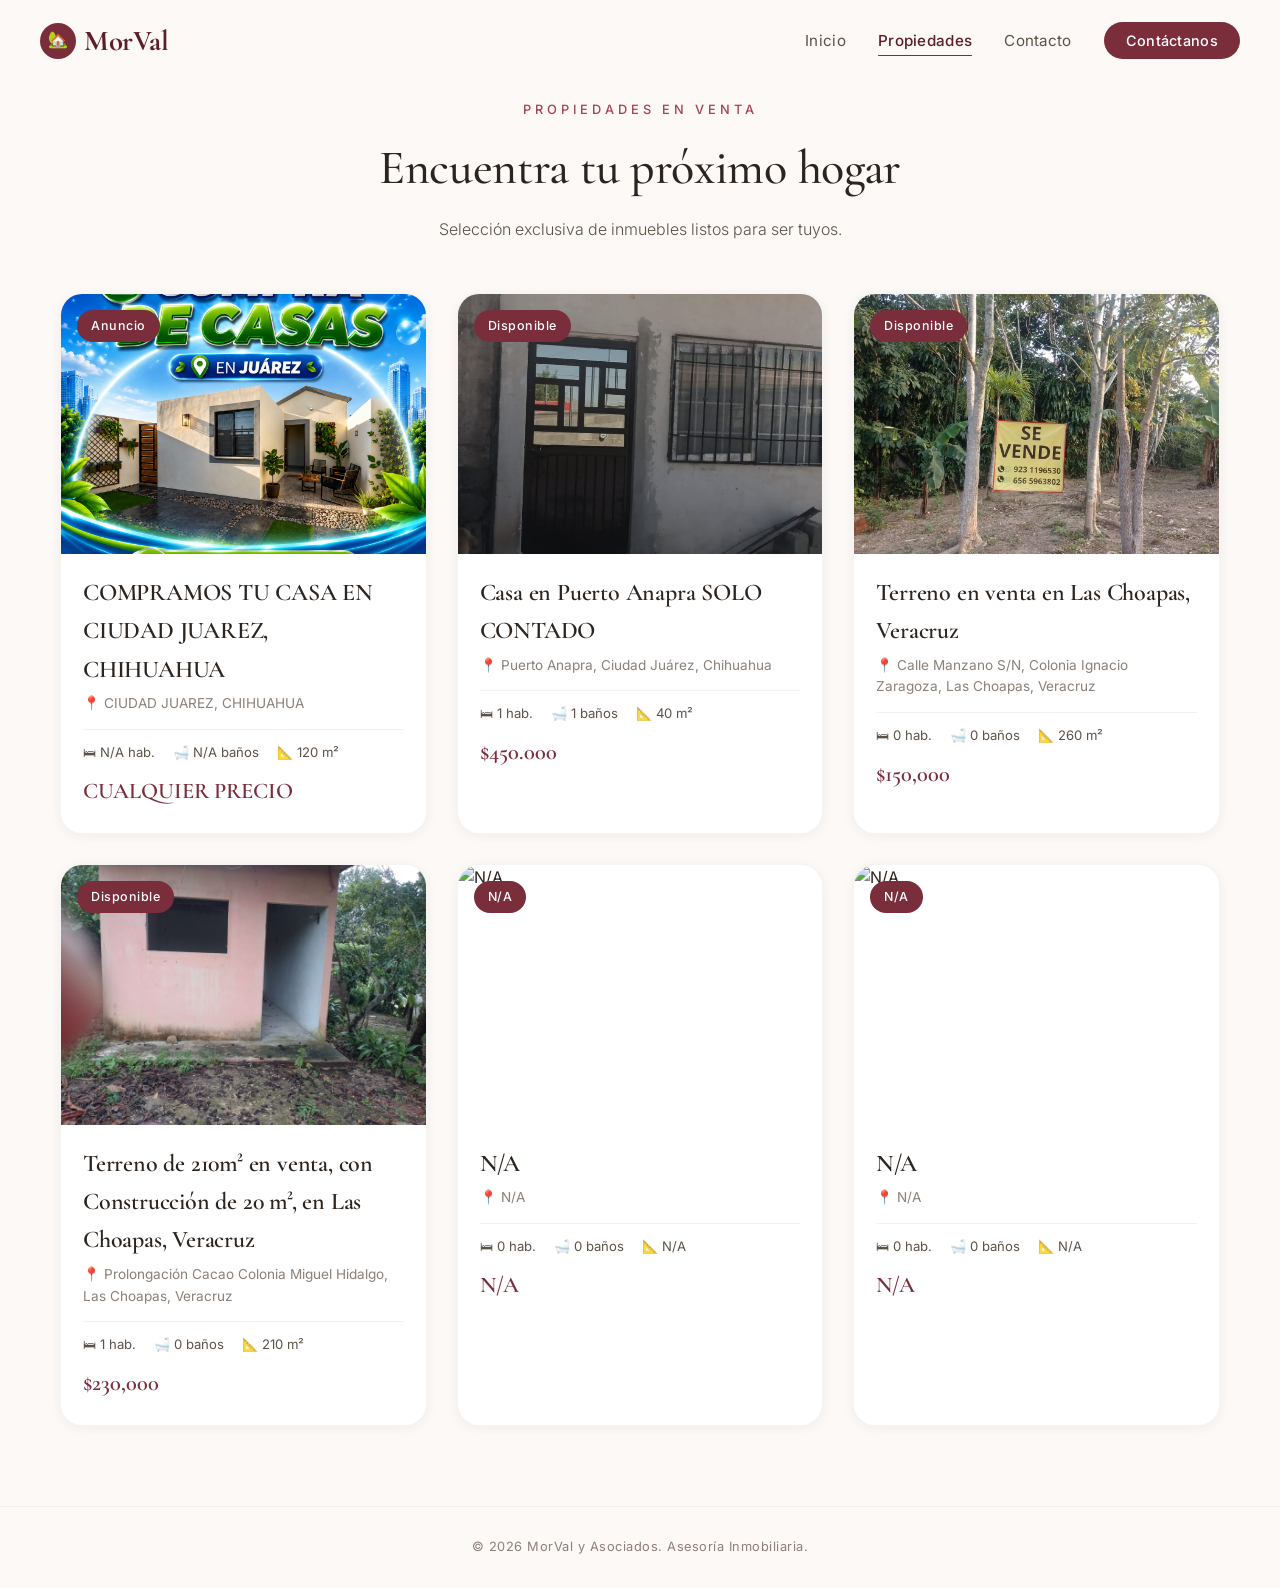
==== catalogo.html @ b3f65556 "Add files via upload" ====
<!DOCTYPE html>
<html lang="es">
<head>
    <meta charset="UTF-8">
    <meta name="viewport" content="width=device-width, initial-scale=1.0">
    <title>Propiedades en venta — MorVal y Asociados</title>
    <link href="https://fonts.googleapis.com/css2?family=Cormorant+Garamond:ital,wght@0,300;0,400;0,500;0,600;0,700;1,300;1,400&family=Inter:wght@300;400;500;600&display=swap" rel="stylesheet">
    <link rel="stylesheet" href="estilos.css">
</head>
<body id="catalog-page">
    <nav class="navbar" id="navbar">
        <a href="index.html" class="navbar-brand">
            <span class="icon">🏡</span> MorVal
        </a>
        <ul class="nav-links" id="navLinks">
            <li><a href="index.html">Inicio</a></li>
            <li><a href="catalogo.html" class="active">Propiedades</a></li>
            <li><a href="contacto.html">Contacto</a></li>
            <li><a href="contacto.html" class="btn-contact-nav">Contáctanos</a></li>
        </ul>
        <button class="menu-toggle" id="menuToggle" aria-label="Menú">
            <span></span><span></span><span></span>
        </button>
    </nav>

    <main class="page-content">
        <div class="section-header">
            <p class="section-tag">Propiedades en venta</p>
            <h2 class="section-title">Encuentra tu próximo hogar</h2>
            <p class="section-subtitle">Selección exclusiva de inmuebles listos para ser tuyos.</p>
        </div>
        <div class="catalog-grid" id="catalogGrid"></div>
    </main>

    <footer class="footer">
        © 2026 MorVal y Asociados. Asesoría Inmobiliaria.
    </footer>

    <script src="script.js"></script>
</body>
</html>
---- estilos.css ----
:root {
    --bg-cream: #FCF9F6;
    --bg-warm: #F7F1EA;
    --wine: #7A2E3B;
    --wine-light: #A84252;
    --wine-dark: #5C1E28;
    --gold: #C49A6C;
    --gold-light: #D9B68C;
    --text-dark: #2C241E;
    --text-medium: #5C5248;
    --text-light: #8B8178;
    --white: #FFFFFF;
    --shadow-sm: 0 2px 12px rgba(44, 36, 30, 0.06);
    --shadow-md: 0 8px 32px rgba(44, 36, 30, 0.10);
    --shadow-lg: 0 20px 50px rgba(44, 36, 30, 0.12);
    --radius-sm: 8px;
    --radius-md: 14px;
    --radius-lg: 22px;
    --radius-xl: 28px;
    --transition: 0.35s cubic-bezier(0.25, 0.1, 0.25, 1);
}

* {
    margin: 0;
    padding: 0;
    box-sizing: border-box;
}

html {
    scroll-behavior: smooth;
}

body {
    font-family: 'Inter', sans-serif;
    background-color: var(--bg-cream);
    color: var(--text-dark);
    line-height: 1.6;
    overflow-x: hidden;
    -webkit-font-smoothing: antialiased;
}

/* ========== NAVBAR ========== */
.navbar {
    position: fixed;
    top: 0;
    left: 0;
    width: 100%;
    z-index: 1000;
    padding: 18px 40px;
    display: flex;
    align-items: center;
    justify-content: space-between;
    transition: var(--transition);
    background: transparent;
}

.navbar.scrolled {
    background: rgba(252, 249, 246, 0.92);
    backdrop-filter: blur(18px);
    -webkit-backdrop-filter: blur(18px);
    box-shadow: var(--shadow-sm);
    padding: 12px 40px;
}

.navbar-brand {
    font-family: 'Cormorant Garamond', serif;
    font-size: 1.8rem;
    font-weight: 700;
    color: var(--wine-dark);
    letter-spacing: -0.5px;
    text-decoration: none;
    display: flex;
    align-items: center;
    gap: 8px;
    cursor: pointer;
}

.navbar-brand .icon {
    width: 36px;
    height: 36px;
    background: var(--wine);
    border-radius: 50%;
    display: flex;
    align-items: center;
    justify-content: center;
    font-size: 1rem;
    color: white;
    transition: var(--transition);
}

.navbar.scrolled .navbar-brand .icon {
    background: var(--wine-dark);
}

.nav-links {
    display: flex;
    list-style: none;
    gap: 32px;
    align-items: center;
}

.nav-links a {
    text-decoration: none;
    color: var(--text-medium);
    font-size: 0.95rem;
    font-weight: 400;
    letter-spacing: 0.3px;
    transition: var(--transition);
    position: relative;
    padding: 6px 0;
    cursor: pointer;
}

.nav-links a::after {
    content: '';
    position: absolute;
    bottom: 0;
    left: 0;
    width: 0%;
    height: 1.5px;
    background: var(--wine);
    transition: var(--transition);
    border-radius: 2px;
}

.nav-links a:hover {
    color: var(--text-dark);
}
.nav-links a:hover::after {
    width: 100%;
}
.nav-links a.active {
    color: var(--wine-dark);
    font-weight: 500;
}
.nav-links a.active::after {
    width: 100%;
}

.btn-contact-nav {
    background: var(--wine);
    color: white !important;
    padding: 10px 22px !important;
    border-radius: 50px;
    font-weight: 500 !important;
    letter-spacing: 0.3px;
    transition: var(--transition);
    font-size: 0.9rem !important;
    cursor: pointer;
    border: none;
}
.btn-contact-nav:hover {
    background: var(--wine-dark);
    transform: translateY(-2px);
    box-shadow: var(--shadow-md);
}
.btn-contact-nav::after {
    display: none !important;
}

.menu-toggle {
    display: none;
    flex-direction: column;
    gap: 6px;
    cursor: pointer;
    z-index: 1001;
    background: none;
    border: none;
    padding: 6px;
}
.menu-toggle span {
    width: 26px;
    height: 2px;
    background: var(--text-dark);
    border-radius: 3px;
    transition: var(--transition);
}

/* ========== PAGE CONTENT ========== */
.page-content {
    min-height: 100vh;
    padding-top: 90px;
}

/* ========== HOME PAGE ========== */
.hero {
    display: flex;
    align-items: center;
    min-height: calc(100vh - 90px);
    padding: 0 60px;
    gap: 50px;
}

.hero-content {
    flex: 1;
    z-index: 2;
}

.hero-eyebrow {
    font-family: 'Inter', sans-serif;
    font-size: 0.9rem;
    letter-spacing: 4px;
    text-transform: uppercase;
    color: var(--wine-light);
    margin-bottom: 12px;
    font-weight: 500;
}

.hero-title {
    font-family: 'Cormorant Garamond', serif;
    font-size: 4rem;
    font-weight: 600;
    line-height: 1.1;
    color: var(--wine-dark);
    margin-bottom: 16px;
    letter-spacing: -0.5px;
}
.hero-title span {
    color: var(--gold);
    font-style: italic;
    font-weight: 400;
}

.hero-subtitle {
    font-size: 1.15rem;
    color: var(--text-medium);
    max-width: 460px;
    margin-bottom: 36px;
    line-height: 1.7;
    font-weight: 300;
}

.hero-buttons {
    display: flex;
    gap: 16px;
    flex-wrap: wrap;
}

.btn {
    padding: 14px 30px;
    border-radius: 50px;
    font-size: 0.95rem;
    font-weight: 500;
    letter-spacing: 0.3px;
    cursor: pointer;
    transition: var(--transition);
    text-decoration: none;
    display: inline-flex;
    align-items: center;
    gap: 8px;
    border: none;
    font-family: 'Inter', sans-serif;
}

.btn-primary {
    background: var(--wine);
    color: white;
}
.btn-primary:hover {
    background: var(--wine-dark);
    transform: translateY(-3px);
    box-shadow: var(--shadow-lg);
}

.btn-outline {
    background: transparent;
    color: var(--wine-dark);
    border: 1.5px solid var(--gold-light);
}
.btn-outline:hover {
    background: var(--gold-light);
    border-color: var(--gold-light);
    color: white;
    transform: translateY(-3px);
    box-shadow: var(--shadow-md);
}

.hero-image {
    flex: 1;
    position: relative;
    height: 70vh;
    min-height: 500px;
    border-radius: var(--radius-xl);
    overflow: hidden;
    box-shadow: var(--shadow-lg);
    z-index: 1;
}
.hero-image img {
    width: 100%;
    height: 100%;
    object-fit: cover;
    border-radius: var(--radius-xl);
    transition: transform 1.2s ease;
}
.hero-image:hover img {
    transform: scale(1.04);
}

.hero-image::before {
    content: '';
    position: absolute;
    inset: 0;
    background: linear-gradient(180deg, transparent 55%, rgba(44, 36, 30, 0.3) 100%);
    border-radius: var(--radius-xl);
    z-index: 2;
    pointer-events: none;
}

.hero-stats {
    display: flex;
    gap: 40px;
    margin-top: 40px;
    padding-top: 28px;
    border-top: 1px solid rgba(122, 46, 59, 0.15);
}
.hero-stat {
    text-align: left;
}
.hero-stat-number {
    font-family: 'Cormorant Garamond', serif;
    font-size: 2rem;
    font-weight: 600;
    color: var(--wine-dark);
    letter-spacing: -0.5px;
}
.hero-stat-label {
    font-size: 0.8rem;
    color: var(--text-light);
    letter-spacing: 1px;
    text-transform: uppercase;
    font-weight: 400;
}

/* ========== CATALOG PAGE ========== */
#catalog-page .page-content {
    padding: 100px 60px 80px;
}

.section-header {
    text-align: center;
    margin-bottom: 50px;
}
.section-tag {
    font-size: 0.8rem;
    letter-spacing: 4px;
    text-transform: uppercase;
    color: var(--wine-light);
    font-weight: 500;
    margin-bottom: 10px;
}
.section-title {
    font-family: 'Cormorant Garamond', serif;
    font-size: 3rem;
    font-weight: 500;
    color: var(--text-dark);
    letter-spacing: -0.3px;
}
.section-subtitle {
    color: var(--text-medium);
    font-weight: 300;
    max-width: 500px;
    margin: 10px auto 0;
    font-size: 1rem;
}

.catalog-grid {
    display: grid;
    grid-template-columns: repeat(auto-fill, minmax(340px, 1fr));
    gap: 30px;
    max-width: 1300px;
    margin: 0 auto;
}

.house-card {
    background: var(--white);
    border-radius: var(--radius-lg);
    overflow: hidden;
    cursor: pointer;
    transition: var(--transition);
    box-shadow: var(--shadow-sm);
    position: relative;
    border: 1px solid rgba(0, 0, 0, 0.04);
    text-decoration: none;
    color: inherit;
    display: block;
}
.house-card:hover {
    transform: translateY(-8px);
    box-shadow: var(--shadow-lg);
}

.house-card-image {
    width: 100%;
    height: 260px;
    overflow: hidden;
    position: relative;
}
.house-card-image img {
    width: 100%;
    height: 100%;
    object-fit: cover;
    transition: transform 0.7s ease;
}
.house-card:hover .house-card-image img {
    transform: scale(1.06);
}
.house-card-badge {
    position: absolute;
    top: 16px;
    left: 16px;
    background: var(--wine);
    color: white;
    padding: 6px 14px;
    border-radius: 50px;
    font-size: 0.78rem;
    font-weight: 500;
    letter-spacing: 0.5px;
    z-index: 2;
}
.house-card-body {
    padding: 20px 22px 24px;
}
.house-card-title {
    font-family: 'Cormorant Garamond', serif;
    font-size: 1.5rem;
    font-weight: 600;
    color: var(--text-dark);
    margin-bottom: 4px;
    letter-spacing: -0.2px;
}
.house-card-location {
    font-size: 0.85rem;
    color: var(--text-light);
    margin-bottom: 14px;
    display: flex;
    align-items: center;
    gap: 5px;
}
.house-card-features {
    display: flex;
    gap: 18px;
    flex-wrap: wrap;
    font-size: 0.82rem;
    color: var(--text-medium);
    padding-top: 12px;
    border-top: 1px solid rgba(0, 0, 0, 0.05);
}
.house-card-features span {
    display: flex;
    align-items: center;
    gap: 4px;
}
.house-card-price {
    font-family: 'Cormorant Garamond', serif;
    font-size: 1.4rem;
    font-weight: 600;
    color: var(--wine);
    margin-top: 10px;
}

/* ========== DETAIL PAGE ========== */
.detail-container {
    max-width: 1000px;
    margin: 0 auto;
    padding: 40px 30px;
}

.detail-image {
    width: 100%;
    height: 450px;
    object-fit: cover;
    border-radius: var(--radius-xl);
    margin-bottom: 30px;
    box-shadow: var(--shadow-md);
}

.detail-gallery {
    position: relative;
}
.gallery-main {
    position: relative;
}
.carousel-btn {
    position: absolute;
    top: 50%;
    transform: translateY(-50%);
    z-index: 5;
    background: rgba(0,0,0,0.45);
    color: white;
    border: none;
    width: 44px;
    height: 44px;
    border-radius: 50%;
    display: inline-flex;
    align-items: center;
    justify-content: center;
    font-size: 1.6rem;
    cursor: pointer;
}
.carousel-prev {
    left: 12px;
}
.carousel-next {
    right: 12px;
}
.gallery-thumbs {
    display: none; /* hidden by default; thumbnails available if you want them visible */
    margin-top: 14px;
    display: flex;
    gap: 10px;
}
.gallery-thumbs .thumb-btn {
    border: none;
    padding: 0;
    background: transparent;
    cursor: pointer;
}
.gallery-thumbs img {
    width: 84px;
    height: 60px;
    object-fit: cover;
    border-radius: 8px;
    box-shadow: var(--shadow-sm);
}

/* ========== LIGHTBOX ========== */
.lightbox {
    position: fixed;
    inset: 0;
    display: none;
    align-items: center;
    justify-content: center;
    background: rgba(0,0,0,0.85);
    z-index: 2000;
    padding: 20px;
}
.lightbox.active {
    display: flex;
}
.lightbox-content {
    max-width: 1200px;
    max-height: 90vh;
    width: 100%;
    display: flex;
    align-items: center;
    justify-content: center;
}
.lightbox-content img {
    max-width: 100%;
    max-height: 90vh;
    object-fit: contain;
    border-radius: 10px;
    box-shadow: 0 10px 40px rgba(0,0,0,0.6);
}
.lightbox-close {
    position: absolute;
    top: 18px;
    right: 18px;
    z-index: 2010;
    background: rgba(0,0,0,0.6);
    color: white;
    border: none;
    width: 44px;
    height: 44px;
    border-radius: 50%;
    font-size: 1.6rem;
    display: inline-flex;
    align-items: center;
    justify-content: center;
    cursor: pointer;
}
.lightbox-nav {
    position: absolute;
    top: 50%;
    transform: translateY(-50%);
    z-index: 2010;
    background: rgba(0,0,0,0.45);
    color: white;
    border: none;
    width: 56px;
    height: 56px;
    border-radius: 50%;
    display: inline-flex;
    align-items: center;
    justify-content: center;
    font-size: 2rem;
    cursor: pointer;
}
.lightbox-nav.prev { left: 24px; }
.lightbox-nav.next { right: 24px; }

@media (max-width: 600px) {
    .lightbox-nav { width: 44px; height: 44px; font-size: 1.6rem; }
    .lightbox-close { width: 40px; height: 40px; font-size: 1.4rem; }
}

.detail-badge {
    display: inline-block;
    background: var(--wine);
    color: white;
    padding: 6px 16px;
    border-radius: 50px;
    font-size: 0.8rem;
    font-weight: 500;
    letter-spacing: 0.5px;
    margin-bottom: 12px;
}

.detail-title {
    font-family: 'Cormorant Garamond', serif;
    font-size: 2.8rem;
    font-weight: 600;
    margin-bottom: 4px;
    letter-spacing: -0.3px;
    color: var(--wine-dark);
}

.detail-location {
    font-size: 1rem;
    color: var(--text-light);
    margin-bottom: 12px;
}

.detail-price {
    font-family: 'Cormorant Garamond', serif;
    font-size: 2.2rem;
    font-weight: 600;
    color: var(--wine);
    margin-bottom: 20px;
}

.detail-features {
    display: flex;
    gap: 24px;
    flex-wrap: wrap;
    margin-bottom: 24px;
    font-size: 1rem;
    color: var(--text-medium);
}
.detail-features span {
    background: var(--bg-warm);
    padding: 10px 18px;
    border-radius: 50px;
    font-weight: 500;
}

.detail-description {
    color: var(--text-medium);
    line-height: 1.8;
    font-size: 1rem;
    margin-bottom: 28px;
}

.detail-grid {
    display: grid;
    grid-template-columns: 1fr 1fr;
    gap: 14px;
    font-size: 0.95rem;
    color: var(--text-medium);
    background: var(--bg-cream);
    padding: 24px;
    border-radius: var(--radius-md);
    margin-bottom: 30px;
}
.detail-grid strong {
    color: var(--text-dark);
}

/* ========== CONTACT PAGE ========== */
#contact-page .page-content {
    display: flex;
    align-items: center;
    justify-content: center;
    min-height: calc(100vh - 90px);
    padding: 40px 20px;
}
.contact-wrapper {
    display: flex;
    gap: 50px;
    max-width: 900px;
    width: 100%;
    flex-wrap: wrap;
    justify-content: center;
}
.contact-card {
    background: var(--white);
    border-radius: var(--radius-xl);
    padding: 40px 34px;
    box-shadow: var(--shadow-md);
    text-align: center;
    flex: 1;
    min-width: 280px;
    max-width: 400px;
    border-top: 5px solid var(--wine);
}
.contact-card h3 {
    font-family: 'Cormorant Garamond', serif;
    font-size: 2rem;
    font-weight: 600;
    color: var(--wine-dark);
    margin-bottom: 16px;
}
.contact-card p {
    color: var(--text-medium);
    margin-bottom: 24px;
    font-size: 0.95rem;
}
.contact-info-vertical {
    display: flex;
    flex-direction: column;
    gap: 14px;
    margin-bottom: 24px;
    font-size: 0.95rem;
    color: var(--text-medium);
}
.contact-info-vertical a {
    color: var(--wine);
    text-decoration: none;
    font-weight: 500;
    transition: var(--transition);
}
.contact-info-vertical a:hover {
    color: var(--wine-dark);
}
.contact-buttons {
    display: flex;
    flex-wrap: wrap;
    gap: 12px;
    justify-content: center;
}
.btn-whatsapp {
    background: #25D366;
    color: white;
    padding: 12px 24px;
    border-radius: 50px;
    font-weight: 500;
    text-decoration: none;
    display: inline-flex;
    align-items: center;
    gap: 8px;
    transition: var(--transition);
    font-size: 0.9rem;
}
.btn-whatsapp:hover {
    background: #1DA851;
    transform: translateY(-2px);
}
.btn-facebook {
    background: #1877F2;
    color: white;
    padding: 12px 24px;
    border-radius: 50px;
    font-weight: 500;
    text-decoration: none;
    display: inline-flex;
    align-items: center;
    gap: 8px;
    transition: var(--transition);
    font-size: 0.9rem;
}
.btn-facebook:hover {
    background: #0D65D9;
    transform: translateY(-2px);
}

/* ========== FOOTER ========== */
.footer {
    text-align: center;
    padding: 30px;
    font-size: 0.8rem;
    color: var(--text-light);
    letter-spacing: 0.5px;
    border-top: 1px solid rgba(0, 0, 0, 0.04);
}

/* ========== RESPONSIVE ========== */
@media (max-width: 900px) {
    .hero {
        flex-direction: column;
        padding: 120px 28px 40px;
        gap: 30px;
        min-height: auto;
    }
    .hero-content {
        padding-top: 20px;
        text-align: center;
    }
    .hero-title {
        font-size: 2.8rem;
    }
    .hero-subtitle {
        max-width: 100%;
        margin: 0 auto 28px;
    }
    .hero-buttons {
        justify-content: center;
    }
    .hero-stats {
        justify-content: center;
        gap: 28px;
    }
    .hero-image {
        height: 45vh;
        min-height: 300px;
        width: 100%;
    }
    #catalog-page .page-content {
        padding: 60px 20px 50px;
    }
    .catalog-grid {
        grid-template-columns: 1fr;
    }
    .contact-wrapper {
        flex-direction: column;
        align-items: center;
    }
    .nav-links {
        position: fixed;
        top: 0;
        right: -100%;
        width: 70%;
        max-width: 320px;
        height: 100vh;
        background: rgba(252, 249, 246, 0.97);
        backdrop-filter: blur(20px);
        flex-direction: column;
        padding: 100px 30px 40px;
        gap: 20px;
        transition: right 0.4s ease;
        box-shadow: var(--shadow-lg);
        z-index: 999;
    }
    .nav-links.open {
        right: 0;
    }
    .menu-toggle {
        display: flex;
    }
    .navbar {
        padding: 14px 20px;
    }
    .navbar.scrolled {
        padding: 10px 20px;
    }
    .detail-image {
        height: 280px;
    }
    .detail-title {
        font-size: 2rem;
    }
}

@media (max-width: 480px) {
    .hero-title {
        font-size: 2.2rem;
    }
    .hero-stats {
        flex-wrap: wrap;
        gap: 18px;
    }
    .section-title {
        font-size: 2.2rem;
    }
    .detail-grid {
        grid-template-columns: 1fr;
    }
}

::-webkit-scrollbar {
    width: 6px;
}
::-webkit-scrollbar-track {
    background: transparent;
}
::-webkit-scrollbar-thumb {
    background: #d5cdc3;
    border-radius: 10px;
}
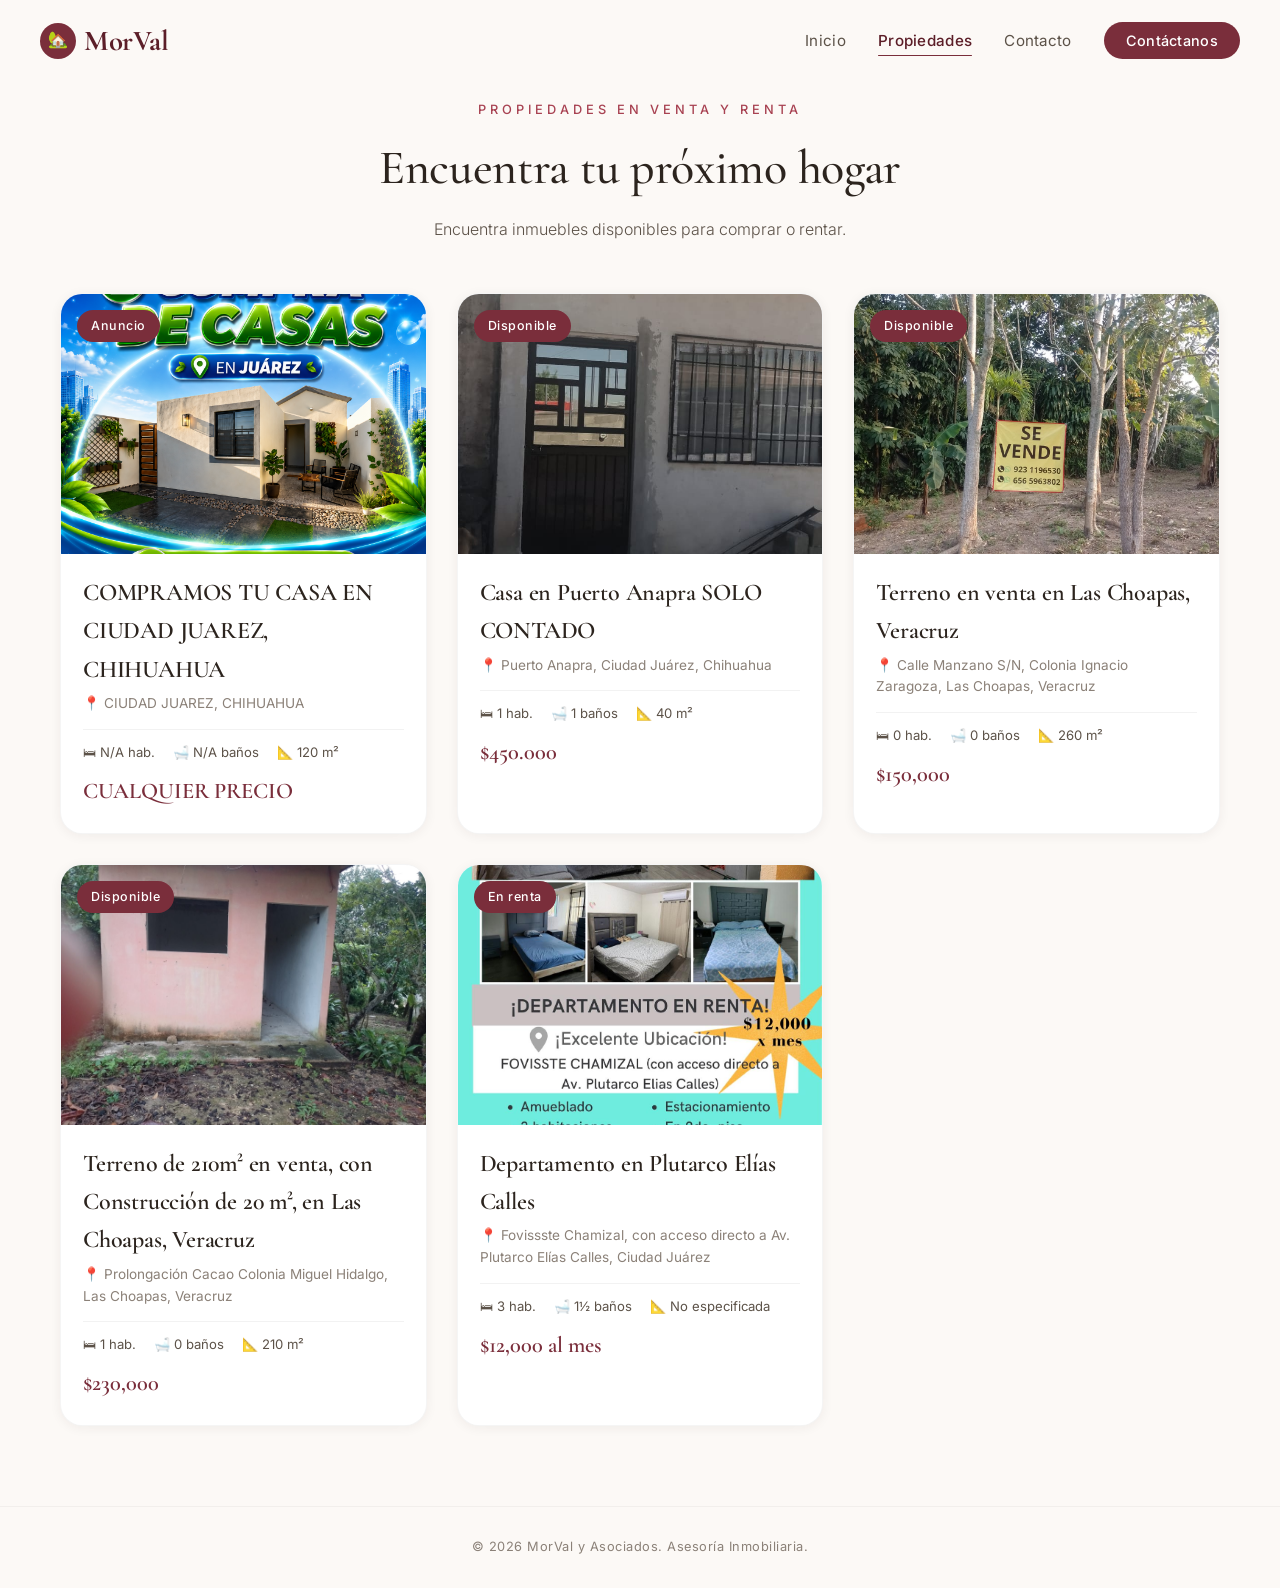
==== commit ae5202f2: "Add files via upload" ====
--- a/catalogo.html
+++ b/catalogo.html
@@ -3,7 +3,7 @@
 <head>
     <meta charset="UTF-8">
     <meta name="viewport" content="width=device-width, initial-scale=1.0">
-    <title>Propiedades en venta — MorVal y Asociados</title>
+    <title>Propiedades en venta y renta — MorVal y Asociados</title>
     <link href="https://fonts.googleapis.com/css2?family=Cormorant+Garamond:ital,wght@0,300;0,400;0,500;0,600;0,700;1,300;1,400&family=Inter:wght@300;400;500;600&display=swap" rel="stylesheet">
     <link rel="stylesheet" href="estilos.css">
 </head>
@@ -25,9 +25,9 @@
 
     <main class="page-content">
         <div class="section-header">
-            <p class="section-tag">Propiedades en venta</p>
+            <p class="section-tag">Propiedades en venta y renta</p>
             <h2 class="section-title">Encuentra tu próximo hogar</h2>
-            <p class="section-subtitle">Selección exclusiva de inmuebles listos para ser tuyos.</p>
+            <p class="section-subtitle">Encuentra inmuebles disponibles para comprar o rentar.</p>
         </div>
         <div class="catalog-grid" id="catalogGrid"></div>
     </main>
